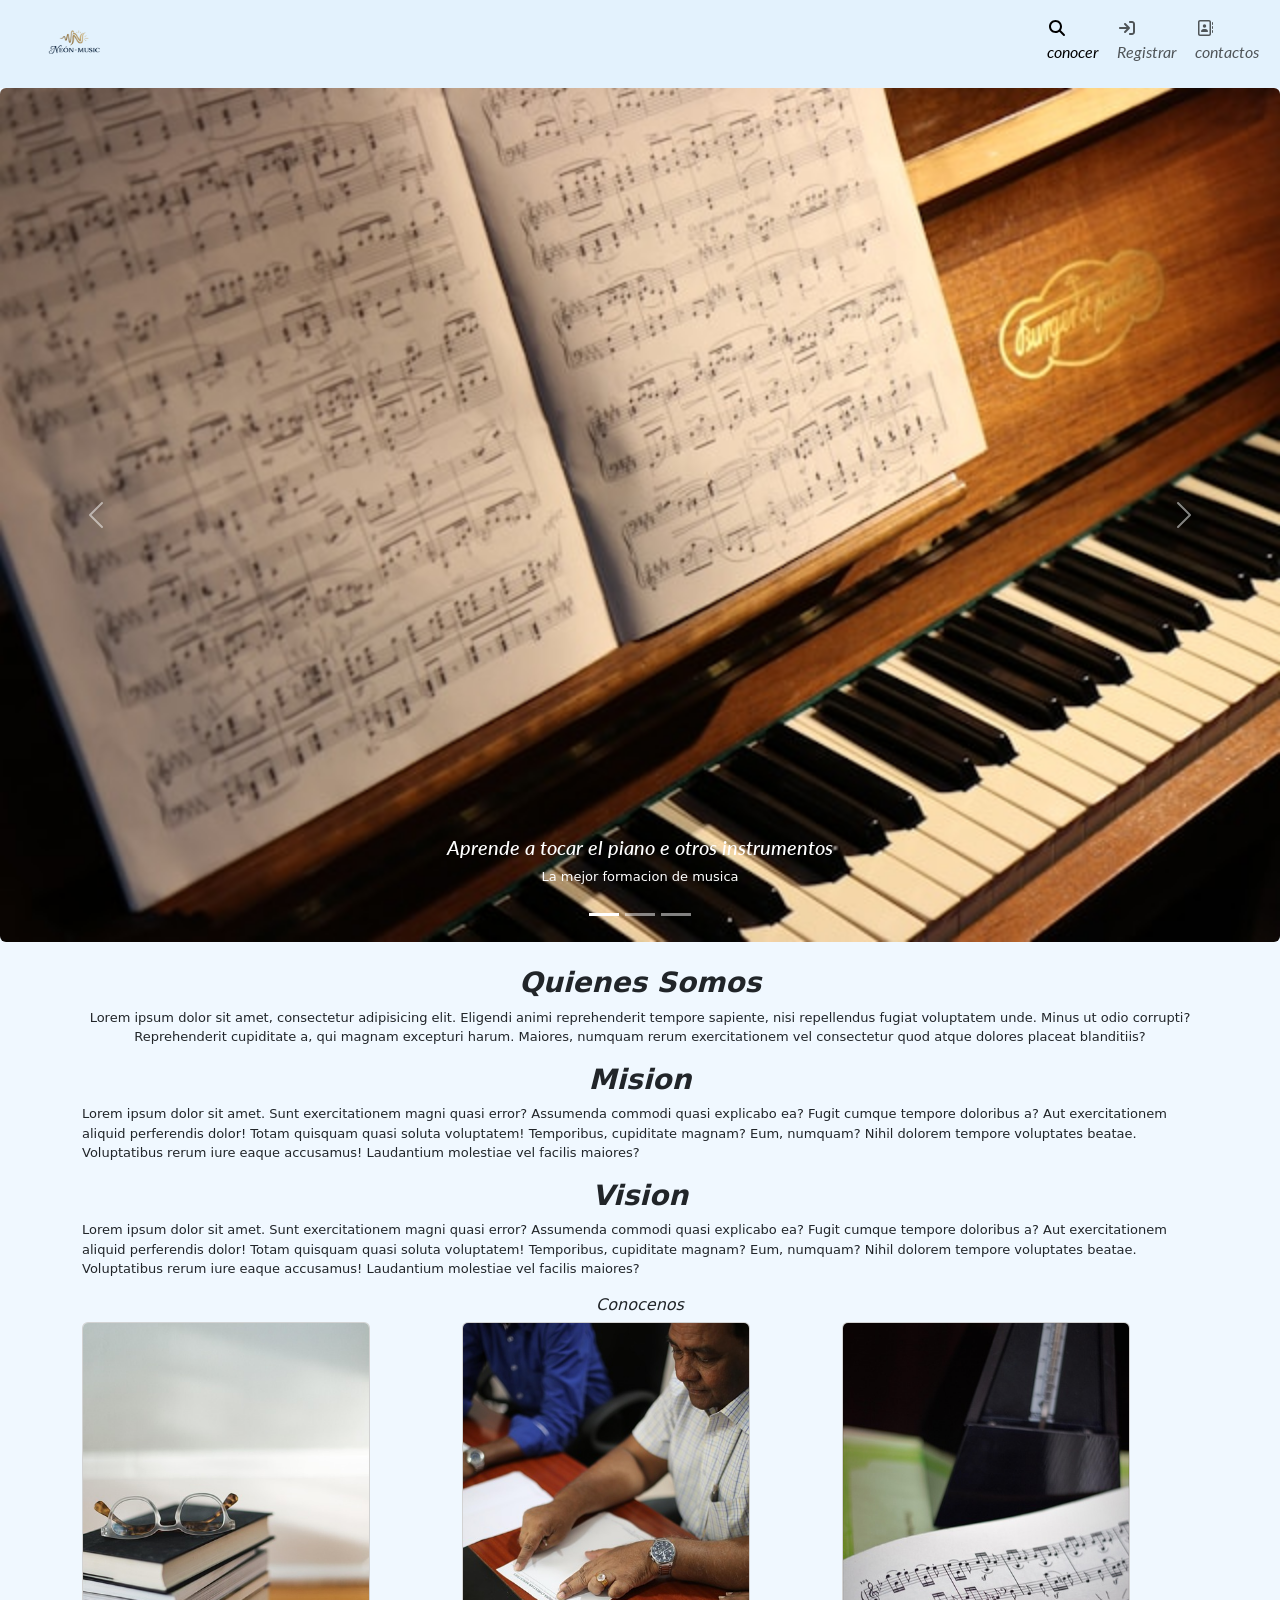
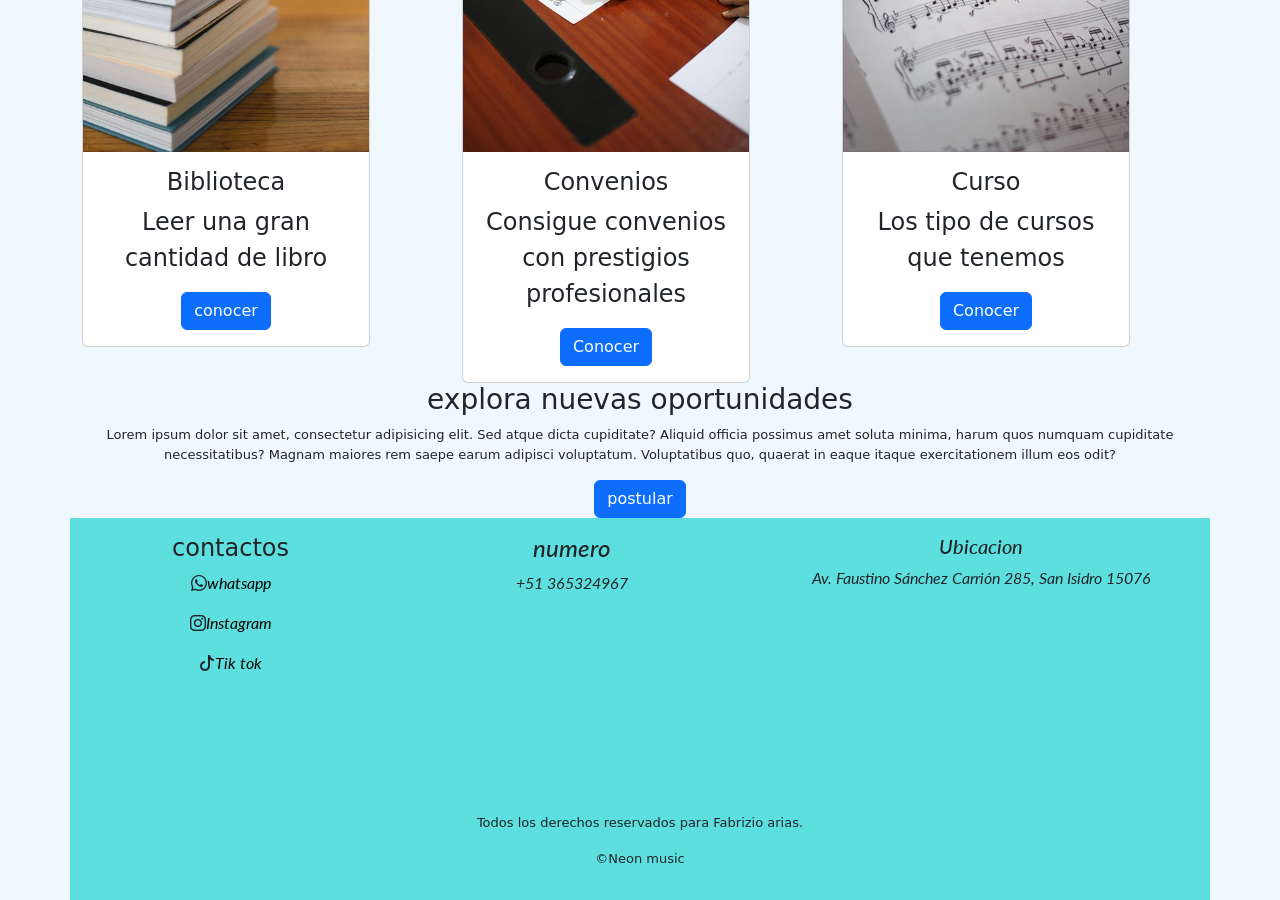
==== index.html @ bd94ef8a "Add files via upload" ====
<!doctype html>
<html lang="en">
  <head>
    <meta charset="utf-8">
    <meta name="viewport" content="width=device-width, initial-scale=1">
    <title>Bootstrap demo</title>
    <link href="https://cdn.jsdelivr.net/npm/bootstrap@5.3.8/dist/css/bootstrap.min.css" rel="stylesheet" integrity="sha384-sRIl4kxILFvY47J16cr9ZwB07vP4J8+LH7qKQnuqkuIAvNWLzeN8tE5YBujZqJLB" crossorigin="anonymous">
    <link rel="stylesheet" href="css/style.css">
    <link rel="stylesheet" href="css/all.min.css">
    <link rel="stylesheet" href="https://cdn.jsdelivr.net/npm/bootstrap-icons@1.13.1/font/bootstrap-icons.min.css">
    <link href="https://fonts.googleapis.com/css2?family=Lato:ital,wght@0,100;0,300;0,400;0,700;0,900;1,100;1,300;1,400;1,700;1,900&display=swap" rel="stylesheet">
    <link href="https://fonts.googleapis.com/css2?family=Oxygen:wght@300;400;700&display=swap" rel="stylesheet">
    <link href="https://fonts.googleapis.com/css2?family=Onest:wght@100..900&display=swap" rel="stylesheet">
  </head>
  <body>
    <script src="https://cdn.jsdelivr.net/npm/bootstrap@5.3.8/dist/js/bootstrap.bundle.min.js" integrity="sha384-FKyoEForCGlyvwx9Hj09JcYn3nv7wiPVlz7YYwJrWVcXK/BmnVDxM+D2scQbITxI" crossorigin="anonymous"></script>
    <script src="js/all.min.js"></script>
<nav class="navbar  navbar-expand-lg" style="background-color: #e3f2fd;" data-bs-theme="light">
  <div class="container-fluid">
    <div class="container">
    <a class="navbar-brand" href="#"><img src="img/logo.png" class="logo" alt=""></a>     
    </div>
    <button class="navbar-toggler" type="button" data-bs-toggle="collapse" data-bs-target="#navbarSupportedContent" aria-controls="navbarSupportedContent" aria-expanded="false" aria-label="Toggle navigation">
      <span class="navbar-toggler-icon"></span>
    </button>
    <div class="collapse navbar-collapse" id="navbarSupportedContent">
      <ul class="navbar-nav me-auto mb-2 mb-lg-0">
        <li class="nav-item mb-2">
          <a class="nav-link active align-items-center lato" aria-current="page" href="#conocer"><i class="fa-solid fa-magnifying-glass"></i>conocer</a>
        </li>
        <li class="nav-item align-items-center lato">
          <a class="nav-link" href="login.html"><i class="fa-solid fa-arrow-right-to-bracket"></i>Registrar</a>
          
        </li>
        <li class="nav-item align-items-center lato">
          <a class="nav-link" href="#contactos"><i class="fa-regular fa-address-book"></i>contactos</a>
        </li>
      </ul>
    </div>
  </div>
</nav>
<section>
<div id="carouselExampleCaptions" class="carousel slide">
  <div class="carousel-indicators">
    <button type="button" data-bs-target="#carouselExampleCaptions" data-bs-slide-to="0" class="active" aria-current="true" aria-label="Slide 1"></button>
    <button type="button" data-bs-target="#carouselExampleCaptions" data-bs-slide-to="1" aria-label="Slide 2"></button>
    <button type="button" data-bs-target="#carouselExampleCaptions" data-bs-slide-to="2" aria-label="Slide 3"></button>
  </div>
  <div class="carousel-inner">
    <div class="carousel-item active">
      <img src="img/hero.jpg" class="rounded d-block w-100 hero imagen" alt="...">
      <div class="carousel-caption d-none d-md-block">
        <h5 class="lato">Aprende  a tocar el piano e otros instrumentos</h5>
        <p class="parrafo lead">La mejor formacion  de musica</p>
      </div>
    </div>
    <div class="carousel-item">
      <img src="img/hero2.jpg" class="rounded d-block w-100" alt="...">
      <div class="carousel-caption d-none d-md-block">
        <h5 class="lato">Disfruta de la musica</h5>
        <p class="parrafo lead">Pasa el tiempo alegrandote con la musica</p>
      </div>
    </div>
    <div class="carousel-item">
      <img src="img/hero3.jpg" class="rounded d-block w-100" alt="...">
      <div class="carousel-caption d-none d-md-block">
        <h5 class="lato">Desarrolla habilidades</h5>
        <p class="parrafo lead">Aprenderas  una nueva formacion musical</p>
      </div>
    </div>
  </div>
  <button class="carousel-control-prev" type="button" data-bs-target="#carouselExampleCaptions" data-bs-slide="prev">
    <span class="carousel-control-prev-icon" aria-hidden="true"></span>
    <span class="visually-hidden">Previous</span>
  </button>
  <button class="carousel-control-next" type="button" data-bs-target="#carouselExampleCaptions" data-bs-slide="next">
    <span class="carousel-control-next-icon" aria-hidden="true"></span>
    <span class="visually-hidden">Next</span>
  </button>
</div>
</section>
<br> 
<div class="container-fluid" id="conocer">
   <div class="container">
        <h2 class="fs-3 fw-bold clasic-text text-center">Quienes Somos</h2>
        <p class="text-center parrafo lead">Lorem ipsum dolor sit amet, consectetur adipisicing elit. Eligendi animi reprehenderit tempore sapiente,
           nisi repellendus fugiat voluptatem unde. 
          Minus ut odio corrupti? Reprehenderit cupiditate a, qui magnam excepturi harum. Maiores, 
          numquam rerum exercitationem vel consectetur quod atque dolores placeat blanditiis?</p>
   </div>

   <div class="container-fluid">
         <div class="container">
              <h2 class="fs-3 fw-bold clasic-text text-center">Mision</h2>
              <p class="parrafo lead">Lorem ipsum dolor sit amet.
              Sunt exercitationem magni quasi error?
              Assumenda commodi quasi explicabo ea?
              Fugit cumque tempore doloribus a?
              Aut exercitationem aliquid perferendis dolor!
              Totam quisquam quasi soluta voluptatem!
              Temporibus, cupiditate magnam? Eum, numquam?
              Nihil dolorem tempore voluptates beatae.
              Voluptatibus rerum iure eaque accusamus!
              Laudantium molestiae vel facilis maiores?</p>
         </div>
         <div class="container">
              <h2 class="fs-3 fw-bold clasic-text text-center">Vision</h2>
              <p class="parrafo lead">Lorem ipsum dolor sit amet.
              Sunt exercitationem magni quasi error?
              Assumenda commodi quasi explicabo ea?
              Fugit cumque tempore doloribus a?
              Aut exercitationem aliquid perferendis dolor!
              Totam quisquam quasi soluta voluptatem!
              Temporibus, cupiditate magnam? Eum, numquam?
              Nihil dolorem tempore voluptates beatae.
              Voluptatibus rerum iure eaque accusamus!
              Laudantium molestiae vel facilis maiores?</p>
         </div>
   </div>
</div class="container-fluid">

<div class="container text-center">
  <h2 class="text-center align-items-center clasic-text">Conocenos</h2>
  <div class="row">
    <div class="col">
      <div class="card" style="width: 18rem;">
  <img src="img/cards.jpg" class="card-img-top" alt="...">
  <div class="card-body">
    <h5 class="card-title carta">Biblioteca</h5>
    <p class="card-text carta">Leer una gran cantidad de libro</p>
    <a href="#" class="btn btn-primary">conocer</a>
  </div>
</div>
    </div>
    <div class="col">
<div class="card" style="width: 18rem;">
  <img src="img/cards2.jpg" class="card-img-top" alt="...">
  <div class="card-body">
    <h5 class="card-title carta">Convenios</h5>
    <p class="card-text carta">Consigue convenios con prestigios profesionales</p>
    <a href="#" class="btn btn-primary">Conocer</a>
  </div>
</div>
    </div>
    <div class="col">
<div class="card" style="width: 18rem;">
  <img src="img/cards3.jpg" class="card-img-top" alt="...">
  <div class="card-body">
    <h5 class="card-title carta">Curso</h5>
    <p class="card-text carta">Los tipo de cursos que tenemos</p>
    <a href="#" class="btn btn-primary">Conocer</a>
  </div>
</div>
</div>
  <div class="container-fluid">
      <div class="container">
       <h3>explora nuevas oportunidades</h3>
       <p class="parrafo lead">Lorem ipsum dolor sit amet, consectetur adipisicing elit. 
         Sed atque dicta cupiditate? Aliquid officia possimus amet soluta minima,
         harum quos numquam cupiditate necessitatibus?
          Magnam maiores rem saepe earum adipisci voluptatum.
          Voluptatibus quo, quaerat in eaque itaque exercitationem illum eos odit?</p>
         <button class="btn btn-primary" type="submit">postular</button>
      </div>
  </div>

<footer class="footer">
<div class="container-fluid py-3">
<div class="container text-center">
<div class="row">
  <div class="container text-center">
  <div class="row">
    <div class="col-sm-3" id="contactos">
          <h4>contactos</h4>
          <p class="bi bi-whatsapp lato"><a href="https://web.whatsapp.com/" target="_blank" class="link">whatsapp</a></p>
          <p class="bi bi-instagram lato"><a href="https://www.instagram.com/" target="_blank" class="link">Instagram</a></p>
          <p class="bi bi-tiktok lato"><a href="https://www.tiktok.com/es-419/" target="_blank" class="link">Tik tok</a></p>
    </div>
    <div class="col-sm-9">
      <div class="row">
        <div class="col-8 col-sm-6">
            <h4 class="lato">numero</h4>
            <p class="lato">+51 365324967</p>
        </div>
        <div class="col-4 col-sm-6">
          <h5 class="lato">Ubicacion</h5>
          <p class="lato">Av. Faustino Sánchez Carrión 285, San Isidro 15076</p>
          <iframe src="https://www.google.com/maps/embed?pb=!1m18!1m12!1m3!1d3901.2692580467115!2d-77.05547922517397!3d-12.093710288146752!2m3!1f0!2f0!3f0!3m2!1i1024!2i768!4f13.1!3m3!1m2!1s0x9105c9aa6b702e0f%3A0x55c71153c8c3bda4!2sISIL%20-%20San%20Isidro!5e0!3m2!1ses-419!2spe!4v1783606368925!5m2!1ses-419!2spe" width="200" height="200" style="border:0;" allowfullscreen="" loading="lazy" referrerpolicy="strict-origin-when-cross-origin"></iframe>
       </div>
      </div>
      </div class="container">
          <div class=" text-center parrafo">
          <p> Todos los derechos reservados para Fabrizio arias.</p>
          <p>&copy;Neon music</p>
      </div>
    </div>
  </div>
</div>
</div>
</footer>
</body>
</html>
---- css/style.css ----
body{
    object-fit: cover;
    background-color: aliceblue;
}

.logo{
    width: 100px;
    height: 50px
}

.navbar{
    height: auto;
    object-fit: cover;
}


.footer{
    background-color: rgb(94, 223, 223);
}

.lato{
    font-family: 'lato';
    text-shadow: 30px;
    font-style: italic;
}

.clasic-text{
    font-family: 'antiqua book' 'new times';
    font-size: medium;
    text-shadow: 25px;
    font-style: italic;
}

.parrafo{
    font-family: 'oxygen' 'sans';
    font-size: small;
    text-shadow: 15px;
}

.carta{
    font-family: 'onest' 'lato';
    text-shadow: 12px;
    font-size: x-large;
}

.imagen{
    box-shadow: 15px;
    align-items: center;
    justify-content: center;
}

.link{
    color: black;
    text-shadow: 50px;
     text-decoration: none;
}
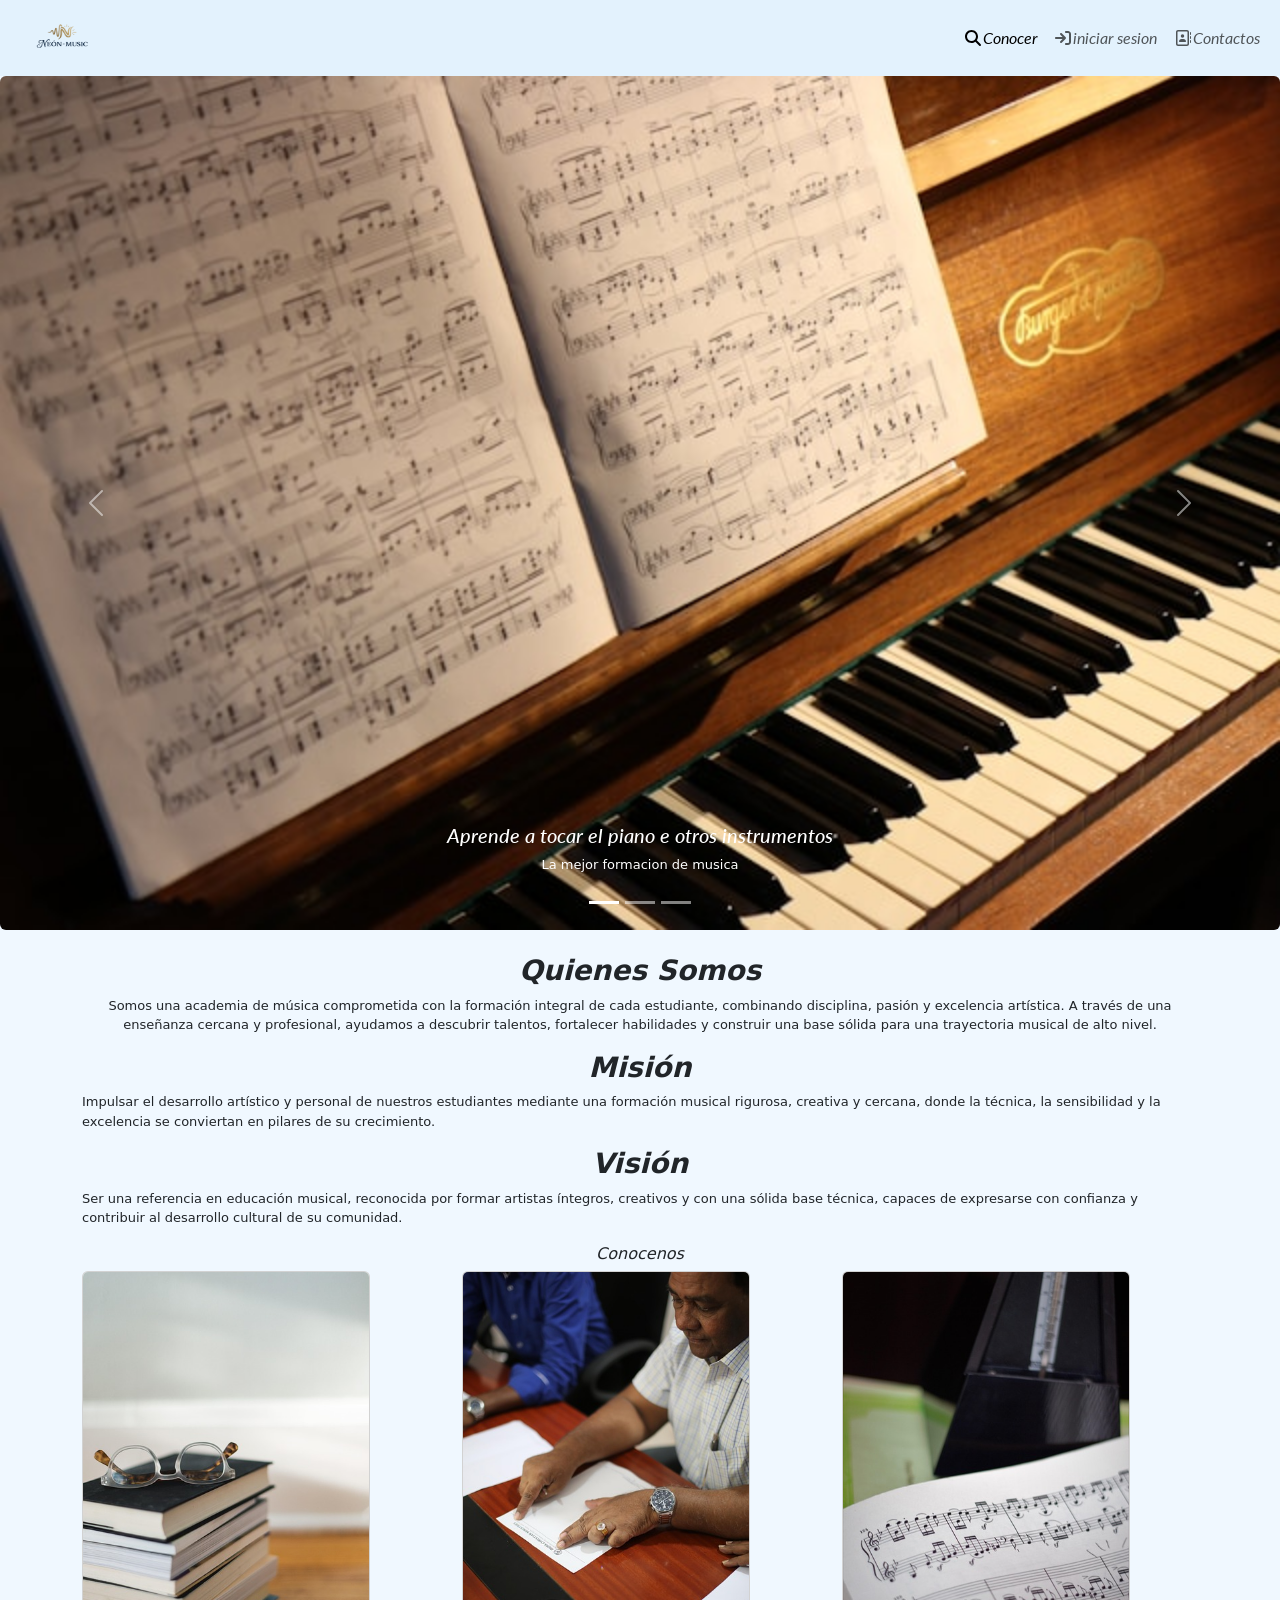
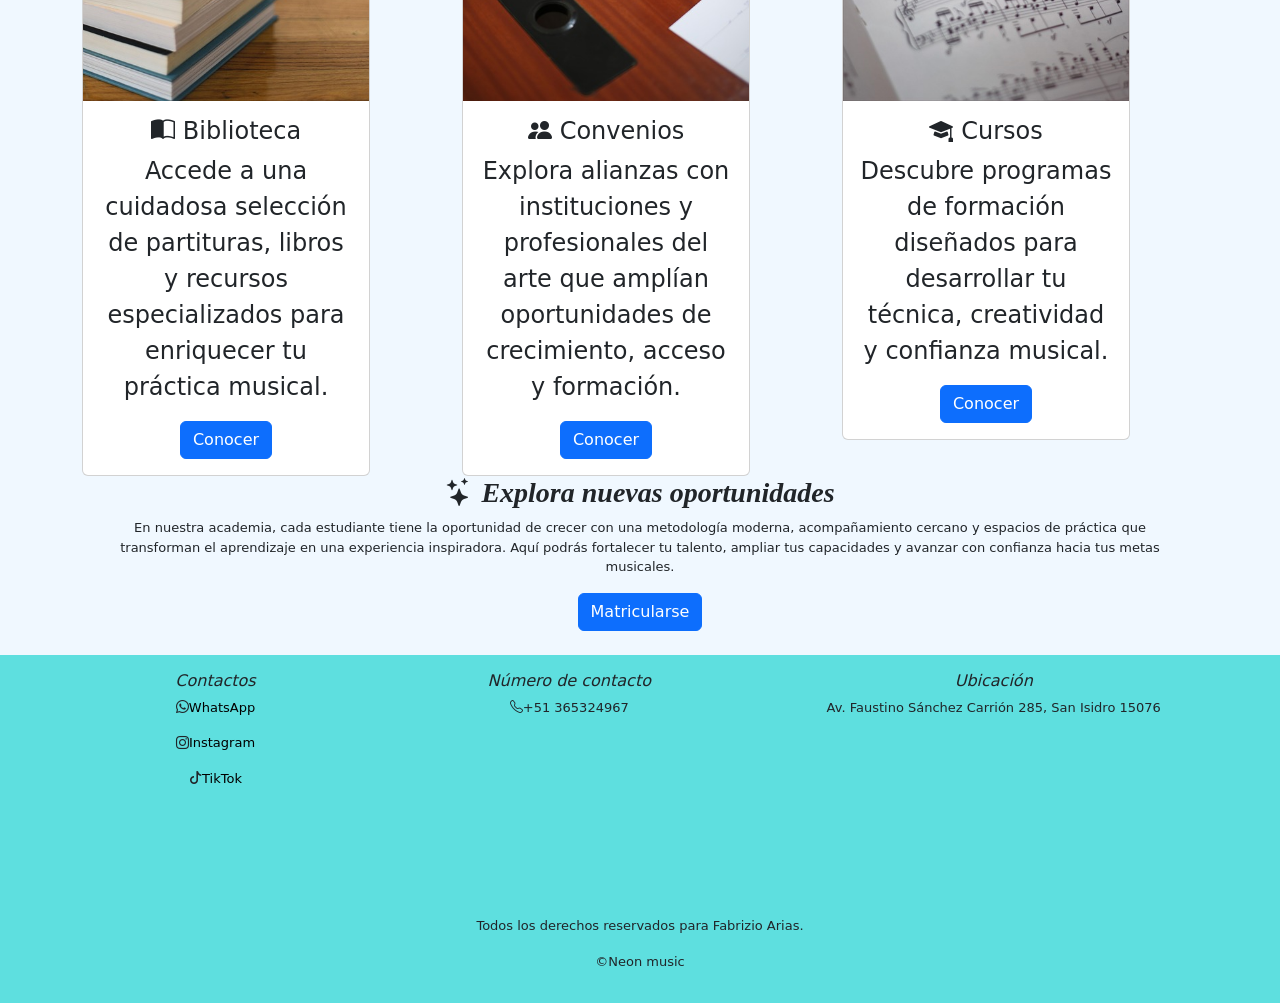
==== commit d7771ee9: "Add files via upload" ====
--- a/index.html
+++ b/index.html
@@ -15,25 +15,22 @@
   <body>
     <script src="https://cdn.jsdelivr.net/npm/bootstrap@5.3.8/dist/js/bootstrap.bundle.min.js" integrity="sha384-FKyoEForCGlyvwx9Hj09JcYn3nv7wiPVlz7YYwJrWVcXK/BmnVDxM+D2scQbITxI" crossorigin="anonymous"></script>
     <script src="js/all.min.js"></script>
-<nav class="navbar  navbar-expand-lg" style="background-color: #e3f2fd;" data-bs-theme="light">
-  <div class="container-fluid">
-    <div class="container">
-    <a class="navbar-brand" href="#"><img src="img/logo.png" class="logo" alt=""></a>     
-    </div>
+<nav class="navbar navbar-expand-lg" style="background-color: #e3f2fd;" data-bs-theme="light">
+  <div class="container-fluid d-flex align-items-center justify-content-between">
+    <a class="navbar-brand me-3" href="#"><img src="img/logo.png" class="logo" alt="Logo de la academia"></a>
     <button class="navbar-toggler" type="button" data-bs-toggle="collapse" data-bs-target="#navbarSupportedContent" aria-controls="navbarSupportedContent" aria-expanded="false" aria-label="Toggle navigation">
       <span class="navbar-toggler-icon"></span>
     </button>
-    <div class="collapse navbar-collapse" id="navbarSupportedContent">
-      <ul class="navbar-nav me-auto mb-2 mb-lg-0">
-        <li class="nav-item mb-2">
-          <a class="nav-link active align-items-center lato" aria-current="page" href="#conocer"><i class="fa-solid fa-magnifying-glass"></i>conocer</a>
+    <div class="collapse navbar-collapse justify-content-end" id="navbarSupportedContent">
+      <ul class="navbar-nav mb-2 mb-lg-0">
+        <li class="nav-item mb-2 mb-lg-0">
+          <a class="nav-link active align-items-center lato" aria-current="page" href="#conocer"><i class="fa-solid fa-magnifying-glass"></i>Conocer</a>
+        </li>
+        <li class="nav-item align-items-center lato mb-2 mb-lg-0">
+          <a class="nav-link" href="sign-in.html"><i class="fa-solid fa-arrow-right-to-bracket"></i>iniciar sesion</a>
         </li>
         <li class="nav-item align-items-center lato">
-          <a class="nav-link" href="login.html"><i class="fa-solid fa-arrow-right-to-bracket"></i>Registrar</a>
-          
-        </li>
-        <li class="nav-item align-items-center lato">
-          <a class="nav-link" href="#contactos"><i class="fa-regular fa-address-book"></i>contactos</a>
+          <a class="nav-link" href="#contactos"><i class="fa-regular fa-address-book"></i>Contactos</a>
         </li>
       </ul>
     </div>
@@ -50,22 +47,22 @@
     <div class="carousel-item active">
       <img src="img/hero.jpg" class="rounded d-block w-100 hero imagen" alt="...">
       <div class="carousel-caption d-none d-md-block">
-        <h5 class="lato">Aprende  a tocar el piano e otros instrumentos</h5>
-        <p class="parrafo lead">La mejor formacion  de musica</p>
+        <h5 class="lato carousel-text">Aprende  a tocar el piano e otros instrumentos</h5>
+        <p class="parrafo lead carousel-text">La mejor formacion  de musica</p>
       </div>
     </div>
     <div class="carousel-item">
       <img src="img/hero2.jpg" class="rounded d-block w-100" alt="...">
       <div class="carousel-caption d-none d-md-block">
-        <h5 class="lato">Disfruta de la musica</h5>
-        <p class="parrafo lead">Pasa el tiempo alegrandote con la musica</p>
+        <h5 class="lato carousel-text">Disfruta de la musica</h5>
+        <p class="parrafo lead carousel-text">Pasa el tiempo alegrandote con la musica</p>
       </div>
     </div>
     <div class="carousel-item">
       <img src="img/hero3.jpg" class="rounded d-block w-100" alt="...">
       <div class="carousel-caption d-none d-md-block">
-        <h5 class="lato">Desarrolla habilidades</h5>
-        <p class="parrafo lead">Aprenderas  una nueva formacion musical</p>
+        <h5 class="lato carousel-text">Desarrolla habilidades</h5>
+        <p class="parrafo lead carousel-text">Aprenderas  una nueva formacion musical</p>
       </div>
     </div>
   </div>
@@ -83,38 +80,17 @@
 <div class="container-fluid" id="conocer">
    <div class="container">
         <h2 class="fs-3 fw-bold clasic-text text-center">Quienes Somos</h2>
-        <p class="text-center parrafo lead">Lorem ipsum dolor sit amet, consectetur adipisicing elit. Eligendi animi reprehenderit tempore sapiente,
-           nisi repellendus fugiat voluptatem unde. 
-          Minus ut odio corrupti? Reprehenderit cupiditate a, qui magnam excepturi harum. Maiores, 
-          numquam rerum exercitationem vel consectetur quod atque dolores placeat blanditiis?</p>
+        <p class="text-center parrafo lead">Somos una academia de música comprometida con la formación integral de cada estudiante, combinando disciplina, pasión y excelencia artística. A través de una enseñanza cercana y profesional, ayudamos a descubrir talentos, fortalecer habilidades y construir una base sólida para una trayectoria musical de alto nivel.</p>
    </div>
 
    <div class="container-fluid">
          <div class="container">
-              <h2 class="fs-3 fw-bold clasic-text text-center">Mision</h2>
-              <p class="parrafo lead">Lorem ipsum dolor sit amet.
-              Sunt exercitationem magni quasi error?
-              Assumenda commodi quasi explicabo ea?
-              Fugit cumque tempore doloribus a?
-              Aut exercitationem aliquid perferendis dolor!
-              Totam quisquam quasi soluta voluptatem!
-              Temporibus, cupiditate magnam? Eum, numquam?
-              Nihil dolorem tempore voluptates beatae.
-              Voluptatibus rerum iure eaque accusamus!
-              Laudantium molestiae vel facilis maiores?</p>
+              <h2 class="fs-3 fw-bold clasic-text text-center">Misión</h2>
+              <p class="parrafo lead">Impulsar el desarrollo artístico y personal de nuestros estudiantes mediante una formación musical rigurosa, creativa y cercana, donde la técnica, la sensibilidad y la excelencia se conviertan en pilares de su crecimiento.</p>
          </div>
          <div class="container">
-              <h2 class="fs-3 fw-bold clasic-text text-center">Vision</h2>
-              <p class="parrafo lead">Lorem ipsum dolor sit amet.
-              Sunt exercitationem magni quasi error?
-              Assumenda commodi quasi explicabo ea?
-              Fugit cumque tempore doloribus a?
-              Aut exercitationem aliquid perferendis dolor!
-              Totam quisquam quasi soluta voluptatem!
-              Temporibus, cupiditate magnam? Eum, numquam?
-              Nihil dolorem tempore voluptates beatae.
-              Voluptatibus rerum iure eaque accusamus!
-              Laudantium molestiae vel facilis maiores?</p>
+              <h2 class="fs-3 fw-bold clasic-text text-center">Visión</h2>
+              <p class="parrafo lead">Ser una referencia en educación musical, reconocida por formar artistas íntegros, creativos y con una sólida base técnica, capaces de expresarse con confianza y contribuir al desarrollo cultural de su comunidad.</p>
          </div>
    </div>
 </div class="container-fluid">
@@ -126,9 +102,9 @@
       <div class="card" style="width: 18rem;">
   <img src="img/cards.jpg" class="card-img-top" alt="...">
   <div class="card-body">
-    <h5 class="card-title carta">Biblioteca</h5>
-    <p class="card-text carta">Leer una gran cantidad de libro</p>
-    <a href="#" class="btn btn-primary">conocer</a>
+    <h5 class="card-title carta"><i class="bi bi-book-half me-2"></i>Biblioteca</h5>
+    <p class="card-text carta">Accede a una cuidadosa selección de partituras, libros y recursos especializados para enriquecer tu práctica musical.</p>
+    <a href="bilioteca.html" class="btn btn-primary">Conocer</a>
   </div>
 </div>
     </div>
@@ -136,9 +112,9 @@
 <div class="card" style="width: 18rem;">
   <img src="img/cards2.jpg" class="card-img-top" alt="...">
   <div class="card-body">
-    <h5 class="card-title carta">Convenios</h5>
-    <p class="card-text carta">Consigue convenios con prestigios profesionales</p>
-    <a href="#" class="btn btn-primary">Conocer</a>
+    <h5 class="card-title carta"><i class="bi bi-people-fill me-2"></i>Convenios</h5>
+    <p class="card-text carta">Explora alianzas con instituciones y profesionales del arte que amplían oportunidades de crecimiento, acceso y formación.</p>
+    <a href="convenios.html" class="btn btn-primary">Conocer</a>
   </div>
 </div>
     </div>
@@ -146,57 +122,54 @@
 <div class="card" style="width: 18rem;">
   <img src="img/cards3.jpg" class="card-img-top" alt="...">
   <div class="card-body">
-    <h5 class="card-title carta">Curso</h5>
-    <p class="card-text carta">Los tipo de cursos que tenemos</p>
-    <a href="#" class="btn btn-primary">Conocer</a>
+    <h5 class="card-title carta"><i class="bi bi-mortarboard-fill me-2"></i>Cursos</h5>
+    <p class="card-text carta">Descubre programas de formación diseñados para desarrollar tu técnica, creatividad y confianza musical.</p>
+    <a href="curso.html" class="btn btn-primary">Conocer</a>
   </div>
 </div>
 </div>
   <div class="container-fluid">
       <div class="container">
-       <h3>explora nuevas oportunidades</h3>
-       <p class="parrafo lead">Lorem ipsum dolor sit amet, consectetur adipisicing elit. 
-         Sed atque dicta cupiditate? Aliquid officia possimus amet soluta minima,
-         harum quos numquam cupiditate necessitatibus?
-          Magnam maiores rem saepe earum adipisci voluptatum.
-          Voluptatibus quo, quaerat in eaque itaque exercitationem illum eos odit?</p>
-         <button class="btn btn-primary" type="submit">postular</button>
+       <h3 class="lato fw-bold"><i class="bi bi-stars me-2"></i>Explora nuevas oportunidades</h3>
+       <p class="parrafo lead">En nuestra academia, cada estudiante tiene la oportunidad de crecer con una metodología moderna, acompañamiento cercano y espacios de práctica que transforman el aprendizaje en una experiencia inspiradora. Aquí podrás fortalecer tu talento, ampliar tus capacidades y avanzar con confianza hacia tus metas musicales.</p>
+       <button class="btn btn-primary" type="submit">Matricularse</button>
       </div>
+</div>
+</div>
   </div>
 
+<br>
+
 <footer class="footer">
-<div class="container-fluid py-3">
-<div class="container text-center">
-<div class="row">
-  <div class="container text-center">
-  <div class="row">
-    <div class="col-sm-3" id="contactos">
-          <h4>contactos</h4>
-          <p class="bi bi-whatsapp lato"><a href="https://web.whatsapp.com/" target="_blank" class="link">whatsapp</a></p>
-          <p class="bi bi-instagram lato"><a href="https://www.instagram.com/" target="_blank" class="link">Instagram</a></p>
-          <p class="bi bi-tiktok lato"><a href="https://www.tiktok.com/es-419/" target="_blank" class="link">Tik tok</a></p>
-    </div>
-    <div class="col-sm-9">
-      <div class="row">
-        <div class="col-8 col-sm-6">
-            <h4 class="lato">numero</h4>
-            <p class="lato">+51 365324967</p>
+  <div class="container-fluid py-3">
+    <div class="container text-center">
+      <div class="row g-3 align-items-start">
+        <div class="col-12 col-md-3" id="contactos">
+          <h4 class="clasic-text">Contactos</h4>
+          <p class="bi bi-whatsapp parrafo"><a href="https://web.whatsapp.com/" target="_blank" class="link">WhatsApp</a></p>
+          <p class="bi bi-instagram parrafo"><a href="https://www.instagram.com/" target="_blank" class="link">Instagram</a></p>
+          <p class="bi bi-tiktok parrafo"><a href="https://www.tiktok.com/es-419/" target="_blank" class="link">TikTok</a></p>
         </div>
-        <div class="col-4 col-sm-6">
-          <h5 class="lato">Ubicacion</h5>
-          <p class="lato">Av. Faustino Sánchez Carrión 285, San Isidro 15076</p>
-          <iframe src="https://www.google.com/maps/embed?pb=!1m18!1m12!1m3!1d3901.2692580467115!2d-77.05547922517397!3d-12.093710288146752!2m3!1f0!2f0!3f0!3m2!1i1024!2i768!4f13.1!3m3!1m2!1s0x9105c9aa6b702e0f%3A0x55c71153c8c3bda4!2sISIL%20-%20San%20Isidro!5e0!3m2!1ses-419!2spe!4v1783606368925!5m2!1ses-419!2spe" width="200" height="200" style="border:0;" allowfullscreen="" loading="lazy" referrerpolicy="strict-origin-when-cross-origin"></iframe>
-       </div>
+        <div class="col-12 col-md-9">
+          <div class="row g-3">
+            <div class="col-12 col-sm-6">
+              <h4 class="clasic-text">Número de contacto</h4>
+              <p class="parrafo bi bi-telephone">+51 365324967</p>
+            </div>
+            <div class="col-12 col-sm-6">
+              <h5 class="clasic-text">Ubicación</h5>
+              <p class="parrafo">Av. Faustino Sánchez Carrión 285, San Isidro 15076</p>
+              <iframe class="w-100" src="https://www.google.com/maps/embed?pb=!1m18!1m12!1m3!1d3901.2692580467115!2d-77.05547922517397!3d-12.093710288146752!2m3!1f0!2f0!3f0!3m2!1i1024!2i768!4f13.1!3m3!1m2!1s0x9105c9aa6b702e0f%3A0x55c71153c8c3bda4!2sISIL%20-%20San%20Isidro!5e0!3m2!1ses-419!2spe!4v1783606368925!5m2!1ses-419!2spe" style="border:0; max-width:100%; height:160px;" allowfullscreen="" loading="lazy" referrerpolicy="strict-origin-when-cross-origin"></iframe>
+            </div>
+          </div>
+        </div>
       </div>
-      </div class="container">
-          <div class=" text-center parrafo">
-          <p> Todos los derechos reservados para Fabrizio arias.</p>
-          <p>&copy;Neon music</p>
+      <div class="text-center parrafo mt-3">
+        <p>Todos los derechos reservados para Fabrizio Arias.</p>
+        <p>&copy;Neon music</p>
       </div>
     </div>
   </div>
-</div>
-</div>
 </footer>
 </body>
 </html>
